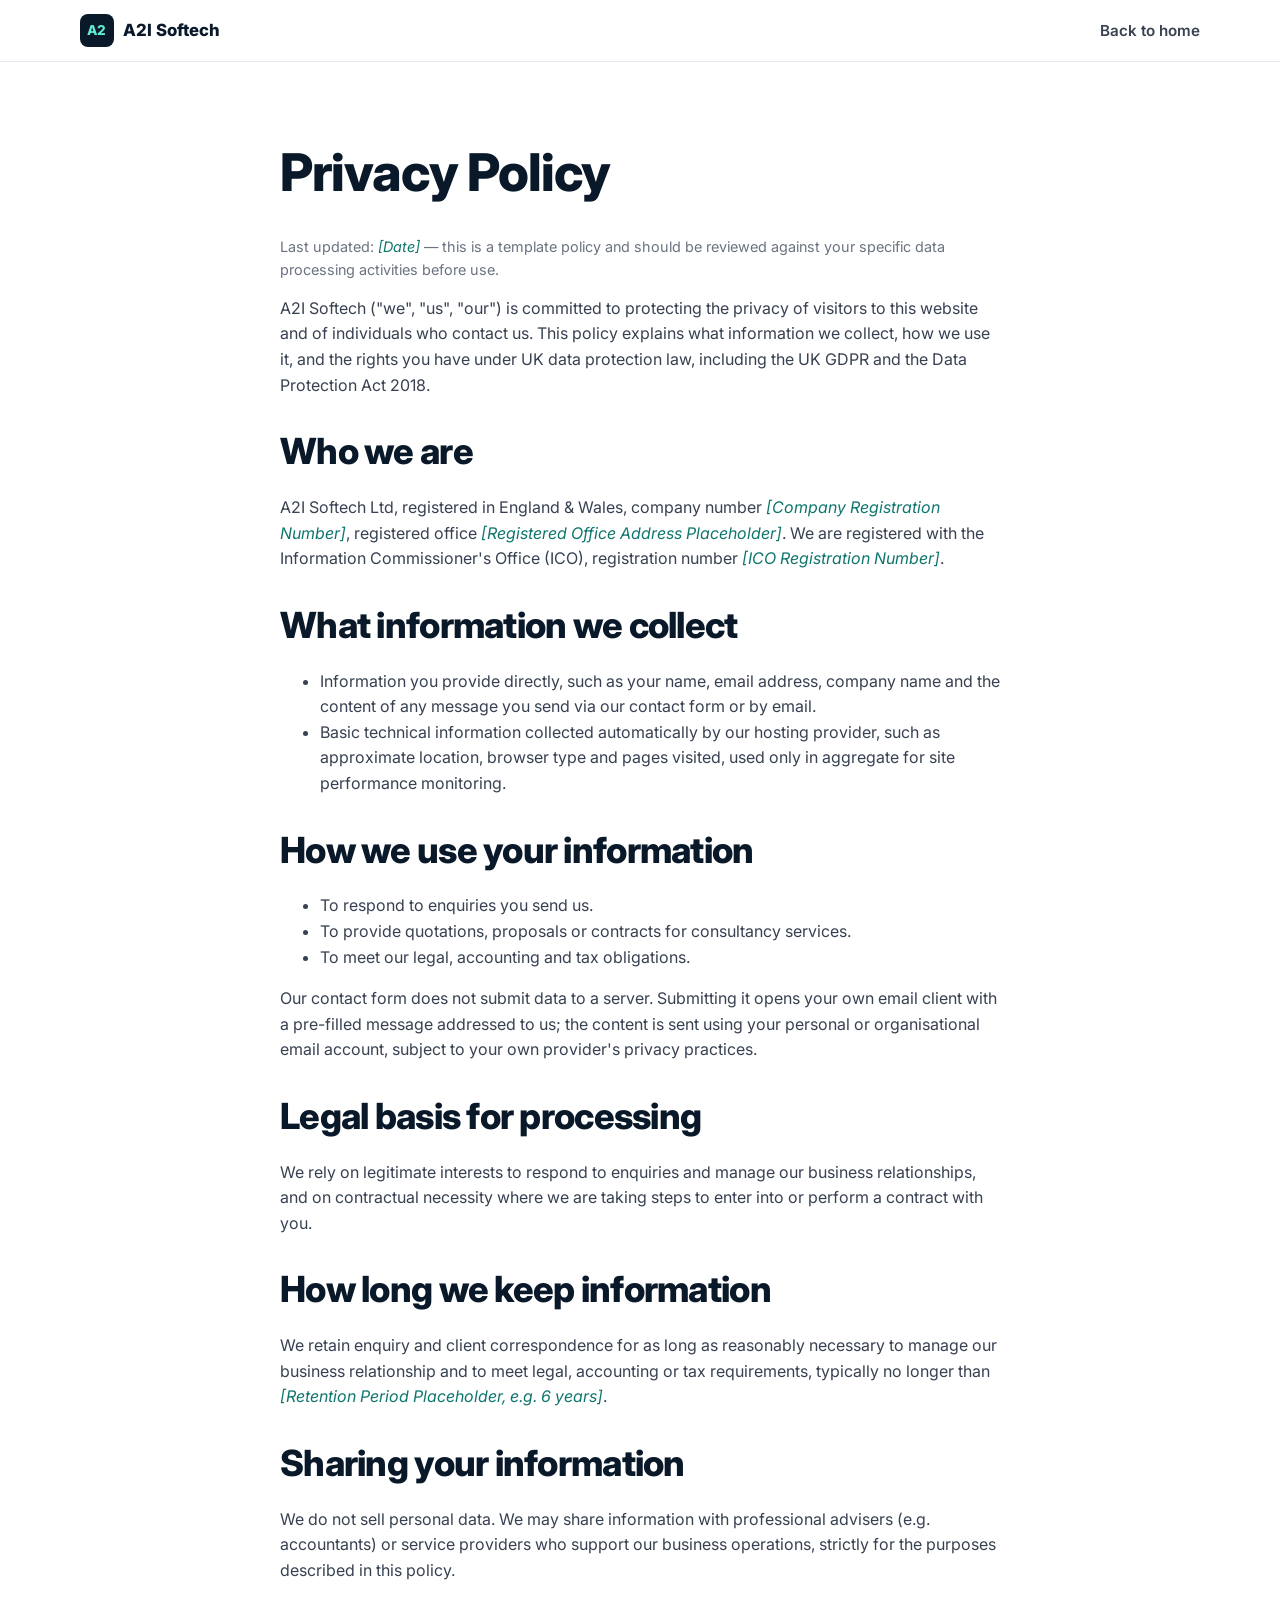
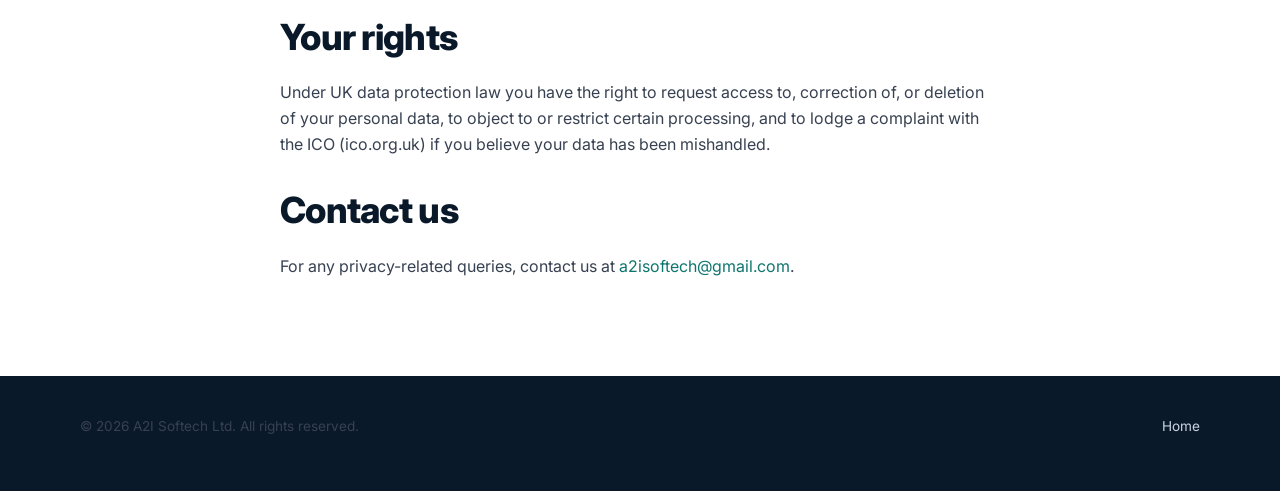
==== privacy.html @ a962c251 "Add A2I Softech single-page site (HTML/CSS/JS, no frameworks) Sticky nav with smooth scroll, service" ====
<!DOCTYPE html>
<html lang="en-GB">
<head>
<meta charset="UTF-8">
<meta name="viewport" content="width=device-width, initial-scale=1.0">
<title>Privacy Policy | A2I Softech</title>
<meta name="description" content="Privacy policy for A2I Softech, an independent UK IT consultancy.">
<meta name="robots" content="noindex">
<link rel="icon" href="data:image/svg+xml,%3Csvg xmlns='http://www.w3.org/2000/svg' viewBox='0 0 64 64'%3E%3Crect width='64' height='64' rx='12' fill='%230b1e33'/%3E%3Ctext x='32' y='42' font-family='Arial, sans-serif' font-size='28' font-weight='700' fill='%2314b8a6' text-anchor='middle'%3EA2%3C/text%3E%3C/svg%3E">
<link rel="preconnect" href="https://fonts.googleapis.com">
<link rel="preconnect" href="https://fonts.gstatic.com" crossorigin>
<link href="https://fonts.googleapis.com/css2?family=Inter:wght@400;500;600;700;800&display=swap" rel="stylesheet">
<link rel="stylesheet" href="style.css">
<style>
  .legal { max-width: 760px; margin: 0 auto; padding-block: clamp(3rem, 7vw, 5rem); }
  .legal h2 { margin-top: 2rem; }
  .legal ul { color: var(--slate-700); }
  .legal .updated { color: var(--slate-500); font-size: 0.9rem; }
</style>
</head>
<body>

<a class="skip-link" href="#main">Skip to content</a>

<header class="site-header">
  <div class="container header-inner">
    <a href="index.html" class="logo" aria-label="A2I Softech — home">
      <span class="logo-mark" aria-hidden="true">A2</span>
      <span class="logo-text">A2I Softech</span>
    </a>
    <nav class="main-nav" aria-label="Primary">
      <ul>
        <li><a href="index.html">Back to home</a></li>
      </ul>
    </nav>
  </div>
</header>

<main id="main" class="container legal">
  <h1>Privacy Policy</h1>
  <p class="updated">Last updated: <span class="placeholder">[Date]</span> — this is a template policy and should be reviewed against your specific data processing activities before use.</p>

  <p>A2I Softech ("we", "us", "our") is committed to protecting the privacy of visitors to this
    website and of individuals who contact us. This policy explains what information we collect,
    how we use it, and the rights you have under UK data protection law, including the UK GDPR and
    the Data Protection Act 2018.</p>

  <h2>Who we are</h2>
  <p>A2I Softech Ltd, registered in England &amp; Wales, company number
    <span class="placeholder">[Company Registration Number]</span>, registered office
    <span class="placeholder">[Registered Office Address Placeholder]</span>. We are registered
    with the Information Commissioner's Office (ICO), registration number
    <span class="placeholder">[ICO Registration Number]</span>.</p>

  <h2>What information we collect</h2>
  <ul>
    <li>Information you provide directly, such as your name, email address, company name and the
      content of any message you send via our contact form or by email.</li>
    <li>Basic technical information collected automatically by our hosting provider, such as
      approximate location, browser type and pages visited, used only in aggregate for site
      performance monitoring.</li>
  </ul>

  <h2>How we use your information</h2>
  <ul>
    <li>To respond to enquiries you send us.</li>
    <li>To provide quotations, proposals or contracts for consultancy services.</li>
    <li>To meet our legal, accounting and tax obligations.</li>
  </ul>
  <p>Our contact form does not submit data to a server. Submitting it opens your own email client
    with a pre-filled message addressed to us; the content is sent using your personal or
    organisational email account, subject to your own provider's privacy practices.</p>

  <h2>Legal basis for processing</h2>
  <p>We rely on legitimate interests to respond to enquiries and manage our business relationships,
    and on contractual necessity where we are taking steps to enter into or perform a contract with
    you.</p>

  <h2>How long we keep information</h2>
  <p>We retain enquiry and client correspondence for as long as reasonably necessary to manage our
    business relationship and to meet legal, accounting or tax requirements, typically no longer
    than <span class="placeholder">[Retention Period Placeholder, e.g. 6 years]</span>.</p>

  <h2>Sharing your information</h2>
  <p>We do not sell personal data. We may share information with professional advisers (e.g.
    accountants) or service providers who support our business operations, strictly for the
    purposes described in this policy.</p>

  <h2>Your rights</h2>
  <p>Under UK data protection law you have the right to request access to, correction of, or
    deletion of your personal data, to object to or restrict certain processing, and to lodge a
    complaint with the ICO (ico.org.uk) if you believe your data has been mishandled.</p>

  <h2>Contact us</h2>
  <p>For any privacy-related queries, contact us at
    <a href="mailto:a2isoftech@gmail.com">a2isoftech@gmail.com</a>.</p>
</main>

<footer class="site-footer">
  <div class="container footer-inner">
    <p>&copy; <span id="year"></span> A2I Softech Ltd. All rights reserved.</p>
    <p class="footer-links">
      <a href="index.html">Home</a>
    </p>
  </div>
</footer>

<script>document.getElementById("year").textContent = new Date().getFullYear();</script>
</body>
</html>
---- style.css ----
/* ==========================================================================
   A2I Softech — Base
   ========================================================================== */

:root {
  --navy-900: #0a1929;
  --navy-800: #0f2942;
  --navy-700: #16334f;
  --slate-900: #111827;
  --slate-700: #374151;
  --slate-500: #6b7280;
  --slate-300: #cbd5e1;
  --slate-200: #e2e8f0;
  --slate-100: #f3f4f6;
  --white: #ffffff;

  --accent: #14b8a6;
  --accent-dark: #0f766e;
  --accent-light: #5eead4;

  --radius: 12px;
  --radius-sm: 8px;
  --max-width: 1160px;
  --transition: 0.25s ease;
  --shadow-sm: 0 1px 2px rgba(10, 25, 41, 0.06), 0 1px 3px rgba(10, 25, 41, 0.08);
  --shadow-md: 0 4px 12px rgba(10, 25, 41, 0.08), 0 2px 4px rgba(10, 25, 41, 0.06);
}

*, *::before, *::after { box-sizing: border-box; }

html {
  scroll-behavior: smooth;
}

@media (prefers-reduced-motion: reduce) {
  html { scroll-behavior: auto; }
  *, *::before, *::after {
    animation-duration: 0.01ms !important;
    animation-iteration-count: 1 !important;
    transition-duration: 0.01ms !important;
    scroll-behavior: auto !important;
  }
}

body {
  margin: 0;
  font-family: 'Inter', system-ui, -apple-system, 'Segoe UI', Roboto, sans-serif;
  color: var(--slate-900);
  background: var(--white);
  line-height: 1.6;
  -webkit-font-smoothing: antialiased;
}

h1, h2, h3, h4 {
  font-weight: 800;
  line-height: 1.2;
  margin: 0 0 0.6em;
  color: var(--navy-900);
  letter-spacing: -0.02em;
}

h1 { font-size: clamp(2rem, 5vw, 3.25rem); }
h2 { font-size: clamp(1.6rem, 3.5vw, 2.25rem); }
h3 { font-size: 1.15rem; }

p { margin: 0 0 1em; color: var(--slate-700); }

a {
  color: var(--accent-dark);
  text-decoration: none;
}
a:hover, a:focus-visible { text-decoration: underline; }

img { max-width: 100%; display: block; }

.container {
  max-width: var(--max-width);
  margin-inline: auto;
  padding-inline: 1.25rem;
}

.sr-only {
  position: absolute;
  width: 1px; height: 1px;
  padding: 0; margin: -1px;
  overflow: hidden;
  clip: rect(0, 0, 0, 0);
  white-space: nowrap;
  border: 0;
}

.skip-link {
  position: absolute;
  left: -999px;
  top: 0;
  background: var(--accent);
  color: var(--navy-900);
  padding: 0.75rem 1.25rem;
  font-weight: 700;
  z-index: 1000;
  border-radius: 0 0 var(--radius-sm) 0;
}
.skip-link:focus {
  left: 0;
}

:focus-visible {
  outline: 3px solid var(--accent);
  outline-offset: 2px;
}

.placeholder {
  color: var(--accent-dark);
  font-style: italic;
}

/* ==========================================================================
   Header / Nav
   ========================================================================== */

.site-header {
  position: sticky;
  top: 0;
  z-index: 500;
  background: rgba(255, 255, 255, 0.9);
  backdrop-filter: blur(8px);
  border-bottom: 1px solid var(--slate-200);
}

.header-inner {
  display: flex;
  align-items: center;
  justify-content: space-between;
  padding-block: 0.85rem;
}

.logo {
  display: flex;
  align-items: center;
  gap: 0.6rem;
  font-weight: 800;
  color: var(--navy-900);
  font-size: 1.05rem;
}
.logo:hover, .logo:focus-visible { text-decoration: none; }

.logo-mark {
  display: inline-flex;
  align-items: center;
  justify-content: center;
  width: 2.1rem;
  height: 2.1rem;
  border-radius: 8px;
  background: var(--navy-900);
  color: var(--accent-light);
  font-size: 0.85rem;
  font-weight: 800;
}

.main-nav ul {
  list-style: none;
  display: flex;
  align-items: center;
  gap: 1.6rem;
  margin: 0;
  padding: 0;
}

.main-nav a {
  color: var(--slate-700);
  font-weight: 600;
  font-size: 0.95rem;
}
.main-nav a:hover, .main-nav a:focus-visible {
  color: var(--navy-900);
  text-decoration: none;
}

.nav-cta {
  background: var(--navy-900);
  color: var(--white) !important;
  padding: 0.5rem 1rem;
  border-radius: 999px;
}
.nav-cta:hover, .nav-cta:focus-visible {
  background: var(--accent-dark);
}

.nav-toggle {
  display: none;
  background: none;
  border: 1px solid var(--slate-300);
  border-radius: var(--radius-sm);
  width: 2.6rem;
  height: 2.6rem;
  position: relative;
  cursor: pointer;
}

.nav-toggle-bar,
.nav-toggle-bar::before,
.nav-toggle-bar::after {
  content: "";
  position: absolute;
  left: 50%;
  width: 1.2rem;
  height: 2px;
  background: var(--navy-900);
  transform: translateX(-50%);
  transition: transform var(--transition), opacity var(--transition);
}
.nav-toggle-bar { top: 50%; margin-top: -1px; }
.nav-toggle-bar::before { top: -6px; }
.nav-toggle-bar::after { top: 6px; }

.nav-toggle[aria-expanded="true"] .nav-toggle-bar { background: transparent; }
.nav-toggle[aria-expanded="true"] .nav-toggle-bar::before { transform: translateX(-50%) rotate(45deg) translateY(6px); }
.nav-toggle[aria-expanded="true"] .nav-toggle-bar::after { transform: translateX(-50%) rotate(-45deg) translateY(-6px); }

@media (max-width: 860px) {
  .nav-toggle { display: inline-flex; align-items: center; justify-content: center; }

  .main-nav {
    position: absolute;
    top: 100%;
    left: 0;
    right: 0;
    background: var(--white);
    border-bottom: 1px solid var(--slate-200);
    box-shadow: var(--shadow-md);
    max-height: 0;
    overflow: hidden;
    transition: max-height var(--transition);
  }
  .main-nav.is-open { max-height: 26rem; }

  .main-nav ul {
    flex-direction: column;
    align-items: stretch;
    gap: 0;
    padding: 0.5rem 1.25rem 1.25rem;
  }
  .main-nav li { border-bottom: 1px solid var(--slate-100); }
  .main-nav a { display: block; padding: 0.85rem 0; }
  .nav-cta { display: inline-block; margin-top: 0.75rem; text-align: center; }
}

/* ==========================================================================
   Buttons
   ========================================================================== */

.btn {
  display: inline-block;
  padding: 0.8rem 1.6rem;
  border-radius: 999px;
  font-weight: 700;
  font-size: 0.95rem;
  cursor: pointer;
  border: 2px solid transparent;
  transition: transform var(--transition), background var(--transition), color var(--transition), border-color var(--transition);
}
.btn:hover { transform: translateY(-2px); text-decoration: none; }

.btn-primary {
  background: var(--accent);
  color: var(--navy-900);
}
.btn-primary:hover, .btn-primary:focus-visible {
  background: var(--accent-dark);
  color: var(--white);
}

.btn-ghost {
  background: transparent;
  border-color: var(--navy-900);
  color: var(--navy-900);
}
.btn-ghost:hover, .btn-ghost:focus-visible {
  background: var(--navy-900);
  color: var(--white);
}

/* ==========================================================================
   Hero
   ========================================================================== */

.hero {
  background: radial-gradient(120% 140% at 20% 0%, var(--navy-700) 0%, var(--navy-900) 55%, #071320 100%);
  color: var(--white);
  padding-block: clamp(3.5rem, 8vw, 6.5rem);
}

.hero-inner { max-width: 760px; }

.eyebrow {
  text-transform: uppercase;
  letter-spacing: 0.12em;
  font-size: 0.8rem;
  font-weight: 700;
  color: var(--accent-light);
  margin-bottom: 1rem;
}

.hero h1 { color: var(--white); }

.hero-lede {
  color: var(--slate-300);
  font-size: 1.1rem;
  max-width: 640px;
}

.hero-actions {
  display: flex;
  flex-wrap: wrap;
  gap: 1rem;
  margin: 1.75rem 0;
}

.hero .btn-ghost {
  border-color: var(--slate-300);
  color: var(--white);
}
.hero .btn-ghost:hover, .hero .btn-ghost:focus-visible {
  background: var(--white);
  color: var(--navy-900);
  border-color: var(--white);
}

.hero-meta {
  list-style: none;
  display: flex;
  flex-wrap: wrap;
  gap: 0.6rem 1.5rem;
  padding: 0;
  margin: 1.5rem 0 0;
  font-size: 0.9rem;
  color: var(--slate-300);
}
.hero-meta li {
  position: relative;
  padding-left: 1.1rem;
}
.hero-meta li::before {
  content: "";
  position: absolute;
  left: 0;
  top: 0.5em;
  width: 6px;
  height: 6px;
  border-radius: 50%;
  background: var(--accent);
}

/* ==========================================================================
   Sections
   ========================================================================== */

.section {
  padding-block: clamp(3rem, 7vw, 5.5rem);
}
.section-alt {
  background: var(--slate-100);
}

.section-head {
  max-width: 640px;
  margin: 0 auto 3rem;
  text-align: center;
}
.section-head-left {
  text-align: left;
  margin: 0 0 2rem;
}
.section-head p { font-size: 1.05rem; }

.grid {
  display: grid;
  gap: 1.5rem;
}

/* ==========================================================================
   Services
   ========================================================================== */

.services-grid {
  grid-template-columns: 1fr;
}
@media (min-width: 640px) {
  .services-grid { grid-template-columns: repeat(2, 1fr); }
}
@media (min-width: 1024px) {
  .services-grid { grid-template-columns: repeat(3, 1fr); }
}

.card {
  background: var(--white);
  border: 1px solid var(--slate-200);
  border-radius: var(--radius);
  padding: 1.75rem;
  box-shadow: var(--shadow-sm);
  transition: transform var(--transition), box-shadow var(--transition);
}
.card:hover {
  transform: translateY(-4px);
  box-shadow: var(--shadow-md);
}

.card-icon {
  display: inline-flex;
  align-items: center;
  justify-content: center;
  width: 3rem;
  height: 3rem;
  border-radius: var(--radius-sm);
  background: rgba(20, 184, 166, 0.12);
  color: var(--accent-dark);
  margin-bottom: 1rem;
}
.card-icon svg { width: 1.5rem; height: 1.5rem; }

.card p:last-child { margin-bottom: 0; }

/* ==========================================================================
   Skills
   ========================================================================== */

.skills-groups {
  display: grid;
  gap: 1.75rem;
  grid-template-columns: 1fr;
}
@media (min-width: 640px) {
  .skills-groups { grid-template-columns: repeat(2, 1fr); }
}
@media (min-width: 1024px) {
  .skills-groups { grid-template-columns: repeat(3, 1fr); }
}

.skills-group h3 {
  font-size: 0.95rem;
  text-transform: uppercase;
  letter-spacing: 0.06em;
  color: var(--navy-700);
  margin-bottom: 0.85rem;
}

.badge-list {
  list-style: none;
  display: flex;
  flex-wrap: wrap;
  gap: 0.5rem;
  padding: 0;
  margin: 0;
}
.badge-list li {
  background: var(--white);
  border: 1px solid var(--slate-200);
  border-radius: 999px;
  padding: 0.4rem 0.9rem;
  font-size: 0.85rem;
  font-weight: 600;
  color: var(--slate-700);
}

/* ==========================================================================
   About
   ========================================================================== */

.about-grid {
  display: grid;
  gap: 2.5rem;
  grid-template-columns: 1fr;
}
@media (min-width: 860px) {
  .about-grid { grid-template-columns: 1.4fr 1fr; align-items: start; }
}

.about-stats {
  display: grid;
  gap: 1rem;
}

.stat-card {
  background: var(--slate-100);
  border-radius: var(--radius);
  padding: 1.5rem;
  border-left: 4px solid var(--accent);
}
.stat-number {
  font-size: 2.25rem;
  font-weight: 800;
  color: var(--navy-900);
  margin: 0 0 0.25rem;
}
.stat-label {
  margin: 0;
  color: var(--slate-700);
  font-size: 0.95rem;
}

/* ==========================================================================
   Portfolio
   ========================================================================== */

.portfolio-grid {
  grid-template-columns: 1fr;
}
@media (min-width: 760px) {
  .portfolio-grid { grid-template-columns: repeat(2, 1fr); }
}

.portfolio-card {
  background: var(--white);
  border: 1px solid var(--slate-200);
  border-radius: var(--radius);
  padding: 1.75rem;
  box-shadow: var(--shadow-sm);
  transition: transform var(--transition), box-shadow var(--transition);
}
.portfolio-card:hover {
  transform: translateY(-4px);
  box-shadow: var(--shadow-md);
}

.portfolio-sector {
  text-transform: uppercase;
  letter-spacing: 0.06em;
  font-size: 0.75rem;
  font-weight: 700;
  color: var(--accent-dark);
  margin-bottom: 0.5rem;
}

.portfolio-outcome {
  background: var(--slate-100);
  border-radius: var(--radius-sm);
  padding: 0.85rem 1rem;
  font-size: 0.92rem;
}
.portfolio-outcome strong { color: var(--navy-900); }

.tag-list {
  list-style: none;
  display: flex;
  flex-wrap: wrap;
  gap: 0.4rem;
  padding: 0;
  margin: 1rem 0 0;
}
.tag-list li {
  font-size: 0.78rem;
  font-weight: 700;
  color: var(--navy-700);
  background: rgba(20, 184, 166, 0.1);
  border-radius: 6px;
  padding: 0.25rem 0.55rem;
}

/* ==========================================================================
   Testimonials
   ========================================================================== */

.testimonials-grid {
  grid-template-columns: 1fr;
}
@media (min-width: 640px) {
  .testimonials-grid { grid-template-columns: repeat(2, 1fr); }
}

.testimonial-card {
  margin: 0;
  background: var(--white);
  border: 1px solid var(--slate-200);
  border-left: 4px solid var(--accent);
  border-radius: var(--radius);
  padding: 1.75rem;
  box-shadow: var(--shadow-sm);
}
.testimonial-card p {
  font-size: 1.02rem;
  color: var(--slate-900);
}
.testimonial-card footer {
  font-size: 0.88rem;
  font-weight: 700;
  color: var(--accent-dark);
}

/* ==========================================================================
   Trust / IR35
   ========================================================================== */

.trust-grid {
  grid-template-columns: 1fr;
}
@media (min-width: 640px) {
  .trust-grid { grid-template-columns: repeat(2, 1fr); }
}
@media (min-width: 1024px) {
  .trust-grid { grid-template-columns: repeat(4, 1fr); }
}

.trust-card {
  background: var(--white);
  border: 1px solid var(--slate-200);
  border-radius: var(--radius);
  padding: 1.5rem;
}
.trust-card h3 { font-size: 1.02rem; color: var(--accent-dark); }
.trust-card p { font-size: 0.92rem; margin-bottom: 0; }

/* ==========================================================================
   Contact
   ========================================================================== */

.contact-grid {
  display: grid;
  gap: 2.5rem;
  grid-template-columns: 1fr;
}
@media (min-width: 860px) {
  .contact-grid { grid-template-columns: 1.3fr 1fr; }
}

.form-row {
  margin-bottom: 1.1rem;
  display: flex;
  flex-direction: column;
}
.form-row label {
  font-weight: 600;
  font-size: 0.9rem;
  margin-bottom: 0.4rem;
  color: var(--navy-900);
}
.optional {
  font-weight: 400;
  color: var(--slate-500);
}

input, textarea {
  font: inherit;
  padding: 0.7rem 0.9rem;
  border: 1px solid var(--slate-300);
  border-radius: var(--radius-sm);
  background: var(--white);
  color: var(--slate-900);
  transition: border-color var(--transition), box-shadow var(--transition);
}
input:focus, textarea:focus {
  border-color: var(--accent);
  box-shadow: 0 0 0 3px rgba(20, 184, 166, 0.2);
  outline: none;
}

.form-note {
  font-size: 0.82rem;
  color: var(--slate-500);
  margin-top: 0.9rem;
  margin-bottom: 0;
}

.contact-details {
  background: var(--slate-100);
  border-radius: var(--radius);
  padding: 1.75rem;
  height: fit-content;
}
.contact-list {
  list-style: none;
  padding: 0;
  margin: 0 0 1.25rem;
}
.contact-list li {
  display: flex;
  flex-direction: column;
  gap: 0.15rem;
  padding: 0.65rem 0;
  border-bottom: 1px solid var(--slate-200);
  font-size: 0.95rem;
}
.contact-list li:last-child { border-bottom: none; }
.contact-label {
  font-size: 0.75rem;
  text-transform: uppercase;
  letter-spacing: 0.06em;
  font-weight: 700;
  color: var(--slate-500);
}
.availability {
  font-weight: 600;
  color: var(--navy-900);
  margin-bottom: 0;
}

/* ==========================================================================
   Footer
   ========================================================================== */

.site-footer {
  background: var(--navy-900);
  color: var(--slate-300);
  padding-block: 2.5rem;
}
.footer-inner {
  display: flex;
  flex-direction: column;
  gap: 0.5rem;
  font-size: 0.85rem;
  text-align: center;
}
.footer-legal { color: var(--slate-500); }
.footer-links {
  display: flex;
  justify-content: center;
  gap: 1.5rem;
  margin-top: 0.5rem;
}
.footer-links a {
  color: var(--slate-300);
}
.footer-links a:hover, .footer-links a:focus-visible { color: var(--accent-light); }

@media (min-width: 640px) {
  .footer-inner { text-align: left; flex-direction: row; align-items: center; justify-content: space-between; }
  .footer-links { margin-top: 0; }
}

/* ==========================================================================
   Scroll reveal animation
   ========================================================================== */

[data-animate] {
  opacity: 0;
  transform: translateY(18px);
  transition: opacity 0.6s ease, transform 0.6s ease;
}
[data-animate].in-view {
  opacity: 1;
  transform: translateY(0);
}
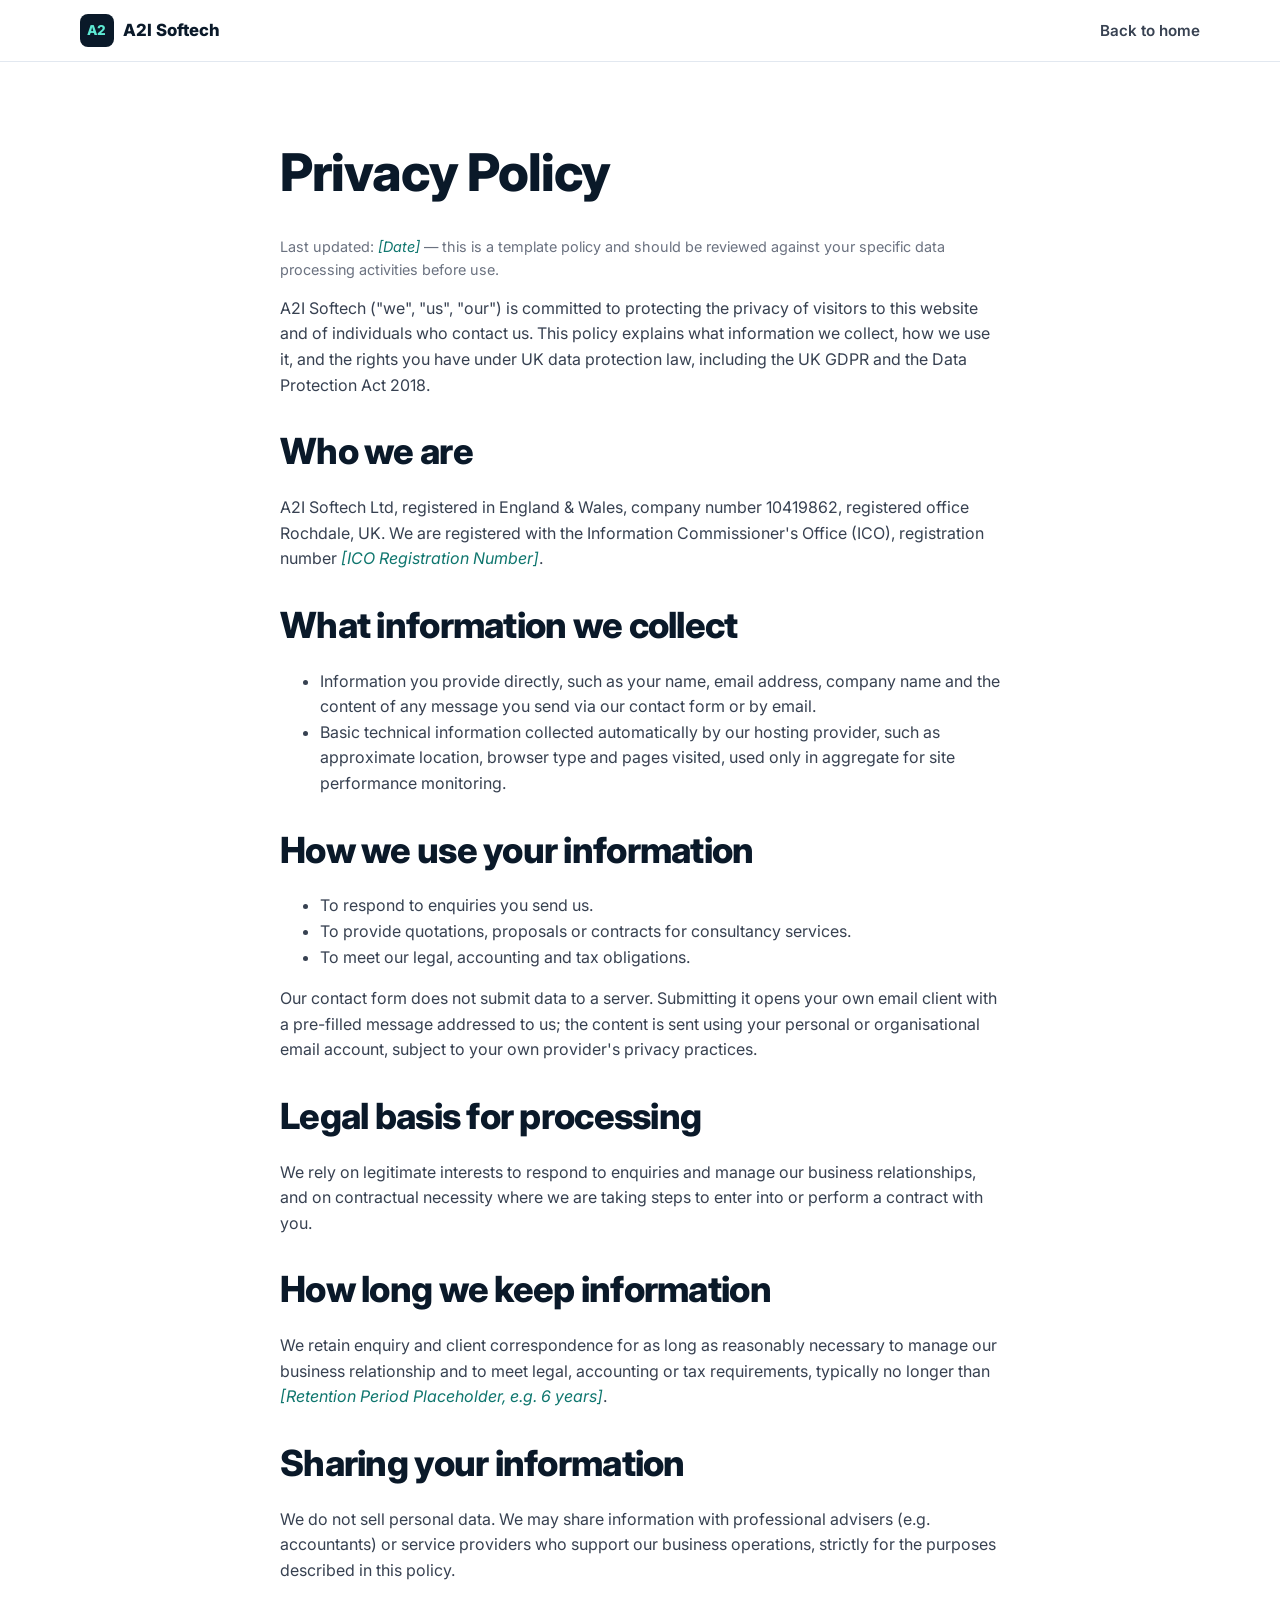
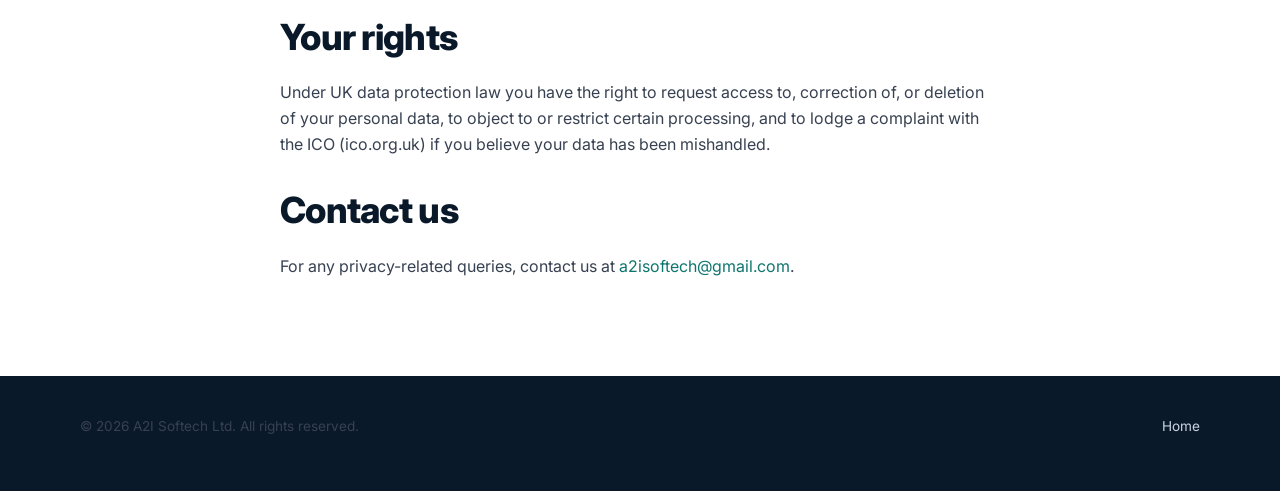
==== commit 36674914: "Add real company details and LinkedIn, drop GitHub link Company number 10419862, registered office R" ====
--- a/privacy.html
+++ b/privacy.html
@@ -46,11 +46,9 @@
     the Data Protection Act 2018.</p>
 
   <h2>Who we are</h2>
-  <p>A2I Softech Ltd, registered in England &amp; Wales, company number
-    <span class="placeholder">[Company Registration Number]</span>, registered office
-    <span class="placeholder">[Registered Office Address Placeholder]</span>. We are registered
-    with the Information Commissioner's Office (ICO), registration number
-    <span class="placeholder">[ICO Registration Number]</span>.</p>
+  <p>A2I Softech Ltd, registered in England &amp; Wales, company number 10419862, registered office
+    Rochdale, UK. We are registered with the Information Commissioner's Office (ICO), registration
+    number <span class="placeholder">[ICO Registration Number]</span>.</p>
 
   <h2>What information we collect</h2>
   <ul>
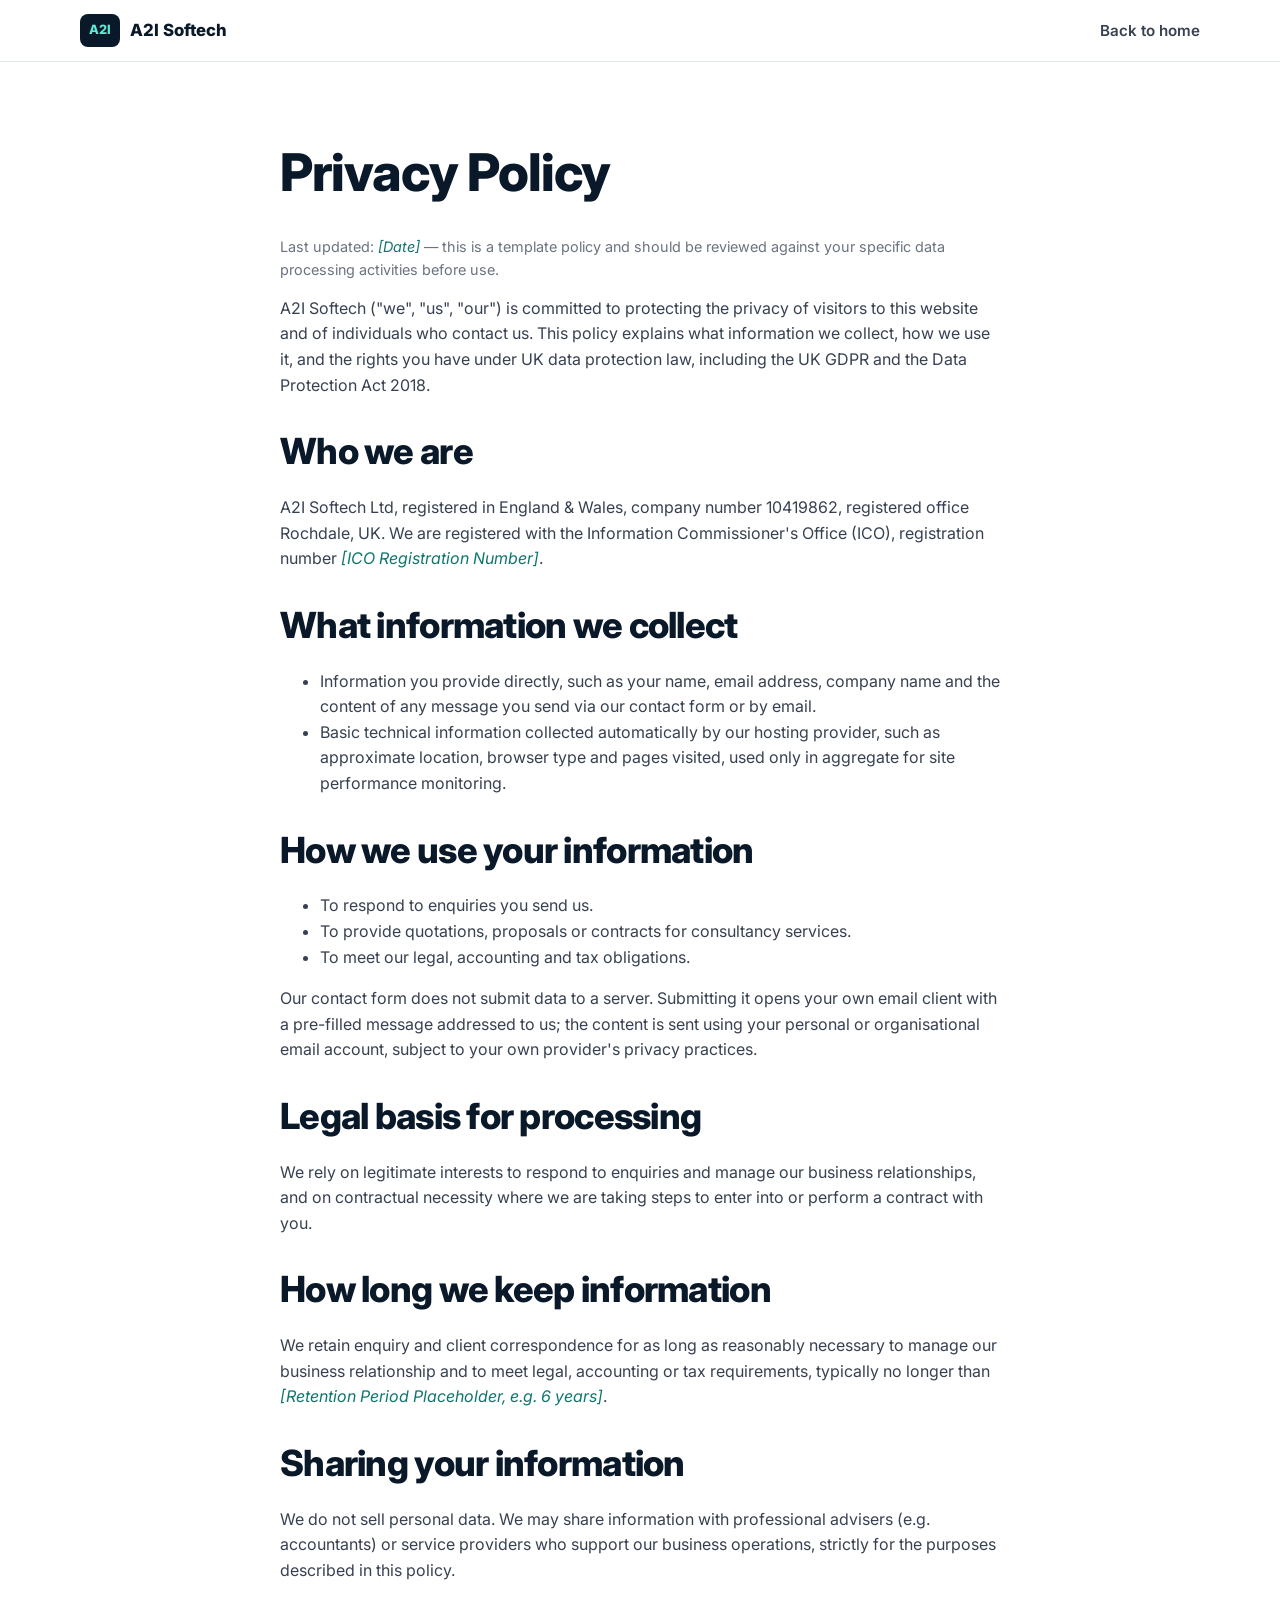
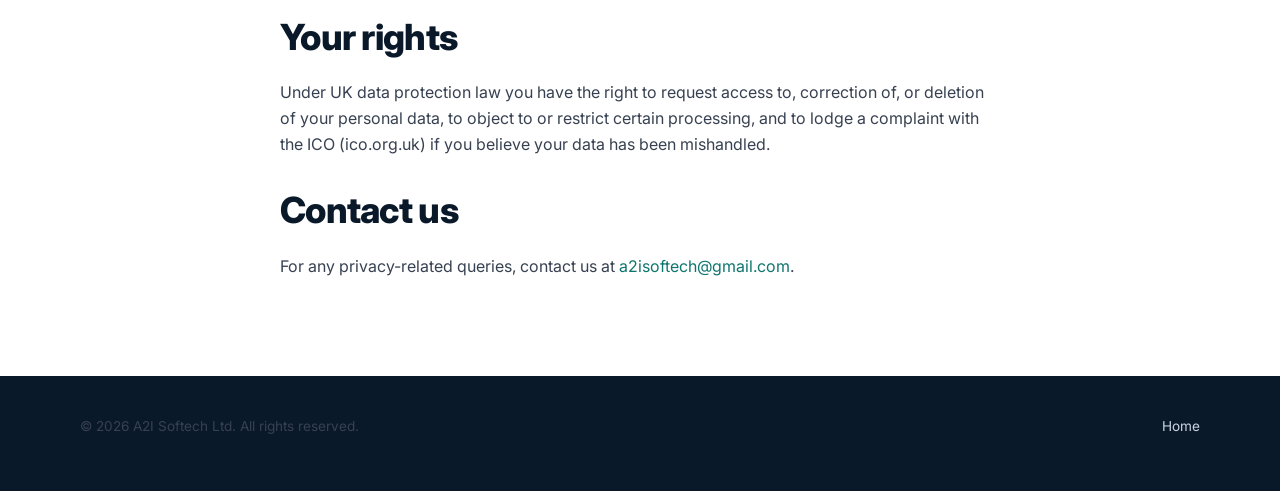
==== commit 7601ae92: "Reposition copy as a company, remove IR35 references Rewrite hero, about, and contact copy from firs" ====
--- a/privacy.html
+++ b/privacy.html
@@ -25,7 +25,7 @@
 <header class="site-header">
   <div class="container header-inner">
     <a href="index.html" class="logo" aria-label="A2I Softech — home">
-      <span class="logo-mark" aria-hidden="true">A2</span>
+      <span class="logo-mark" aria-hidden="true">A2I</span>
       <span class="logo-text">A2I Softech</span>
     </a>
     <nav class="main-nav" aria-label="Primary">
--- a/style.css
+++ b/style.css
@@ -148,12 +148,14 @@
   display: inline-flex;
   align-items: center;
   justify-content: center;
-  width: 2.1rem;
+  width: 2.5rem;
   height: 2.1rem;
+  padding-inline: 0.2rem;
   border-radius: 8px;
   background: var(--navy-900);
   color: var(--accent-light);
-  font-size: 0.85rem;
+  font-size: 0.8rem;
+  letter-spacing: -0.02em;
   font-weight: 800;
 }
 
@@ -596,8 +598,8 @@
 @media (min-width: 640px) {
   .trust-grid { grid-template-columns: repeat(2, 1fr); }
 }
-@media (min-width: 1024px) {
-  .trust-grid { grid-template-columns: repeat(4, 1fr); }
+@media (min-width: 860px) {
+  .trust-grid { grid-template-columns: repeat(3, 1fr); }
 }
 
 .trust-card {
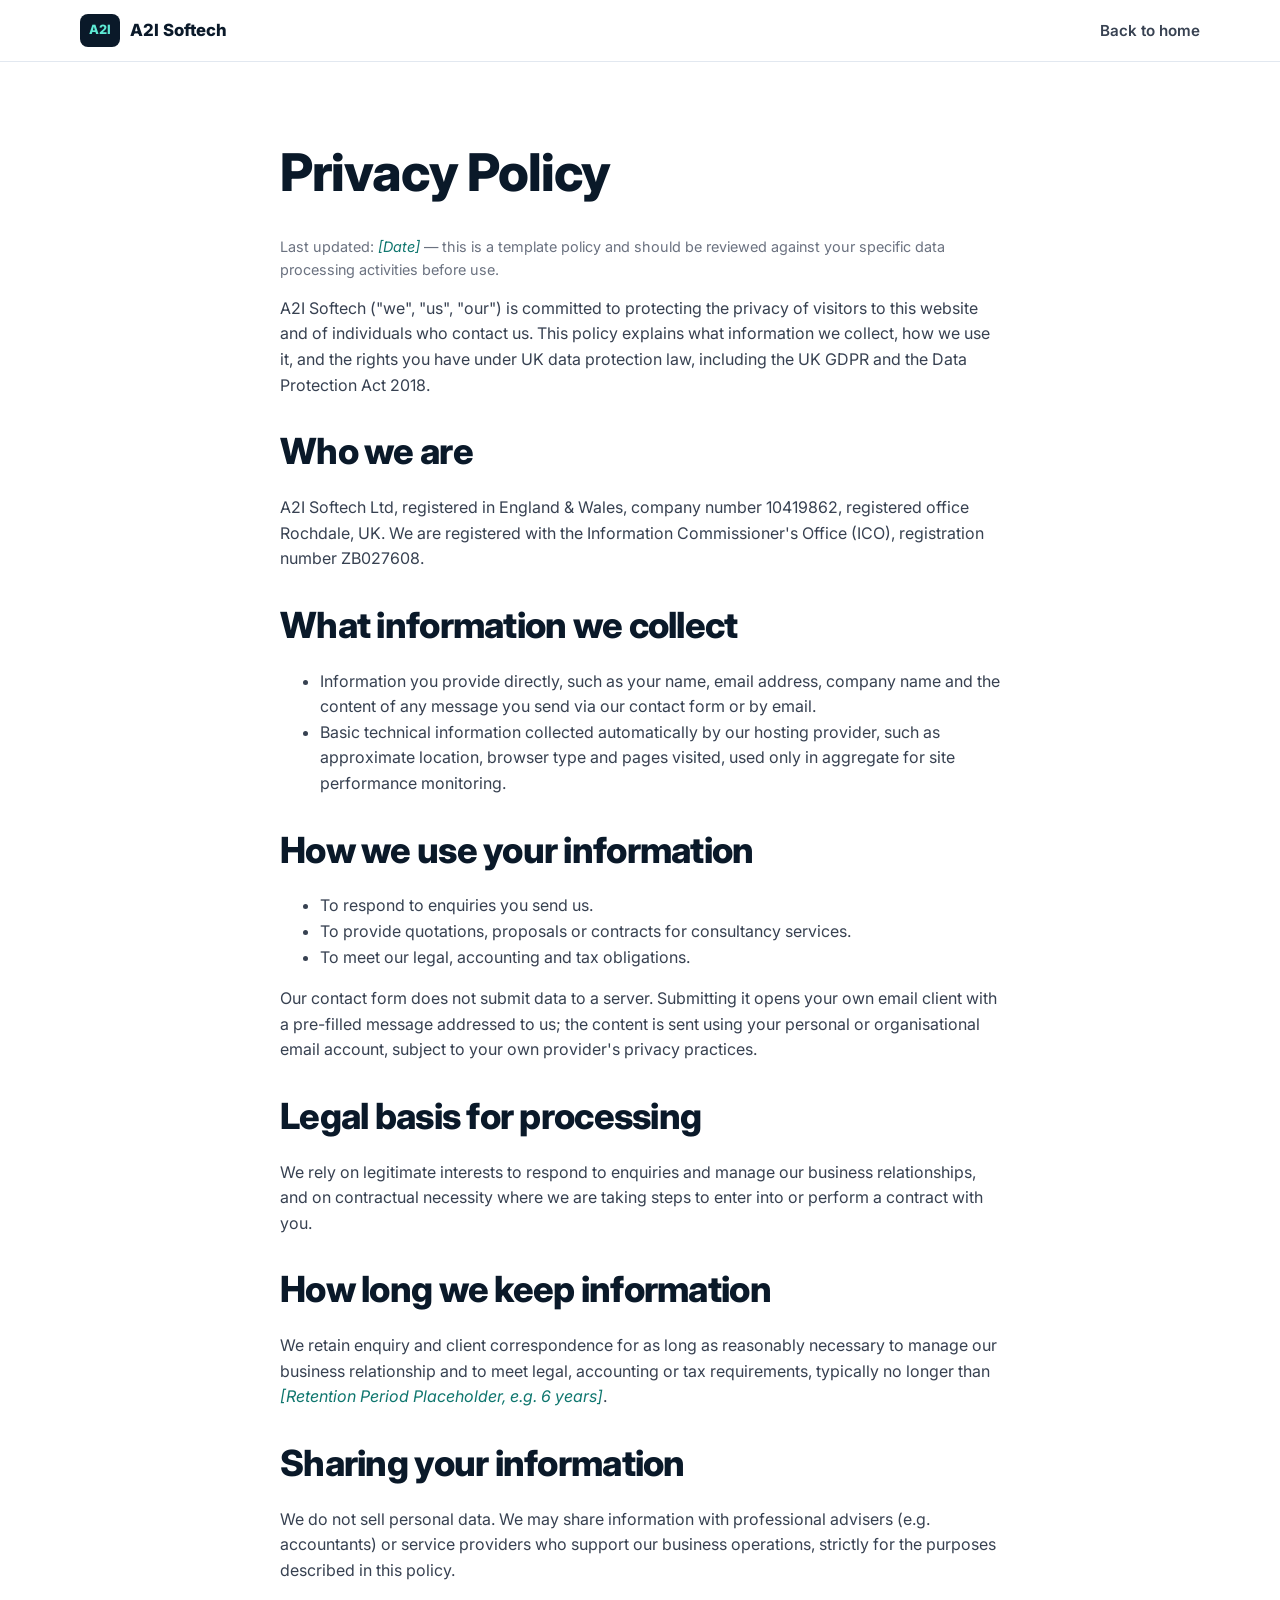
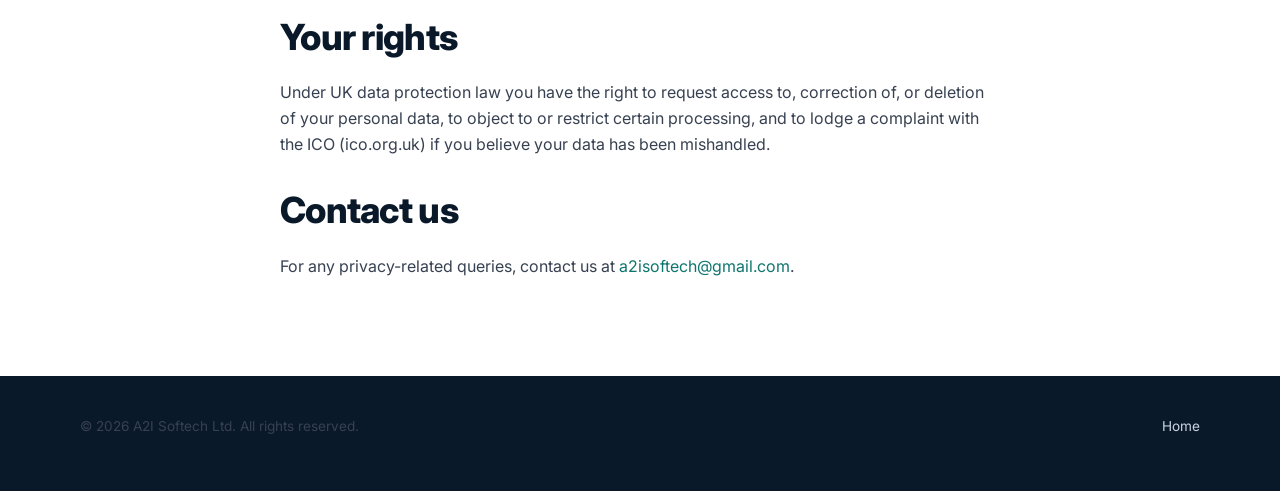
==== commit a87bd81d: "Add real ICO registration number and insurance provider ICO registration ZB027608, professional inde" ====
--- a/privacy.html
+++ b/privacy.html
@@ -48,7 +48,7 @@
   <h2>Who we are</h2>
   <p>A2I Softech Ltd, registered in England &amp; Wales, company number 10419862, registered office
     Rochdale, UK. We are registered with the Information Commissioner's Office (ICO), registration
-    number <span class="placeholder">[ICO Registration Number]</span>.</p>
+    number ZB027608.</p>
 
   <h2>What information we collect</h2>
   <ul>
